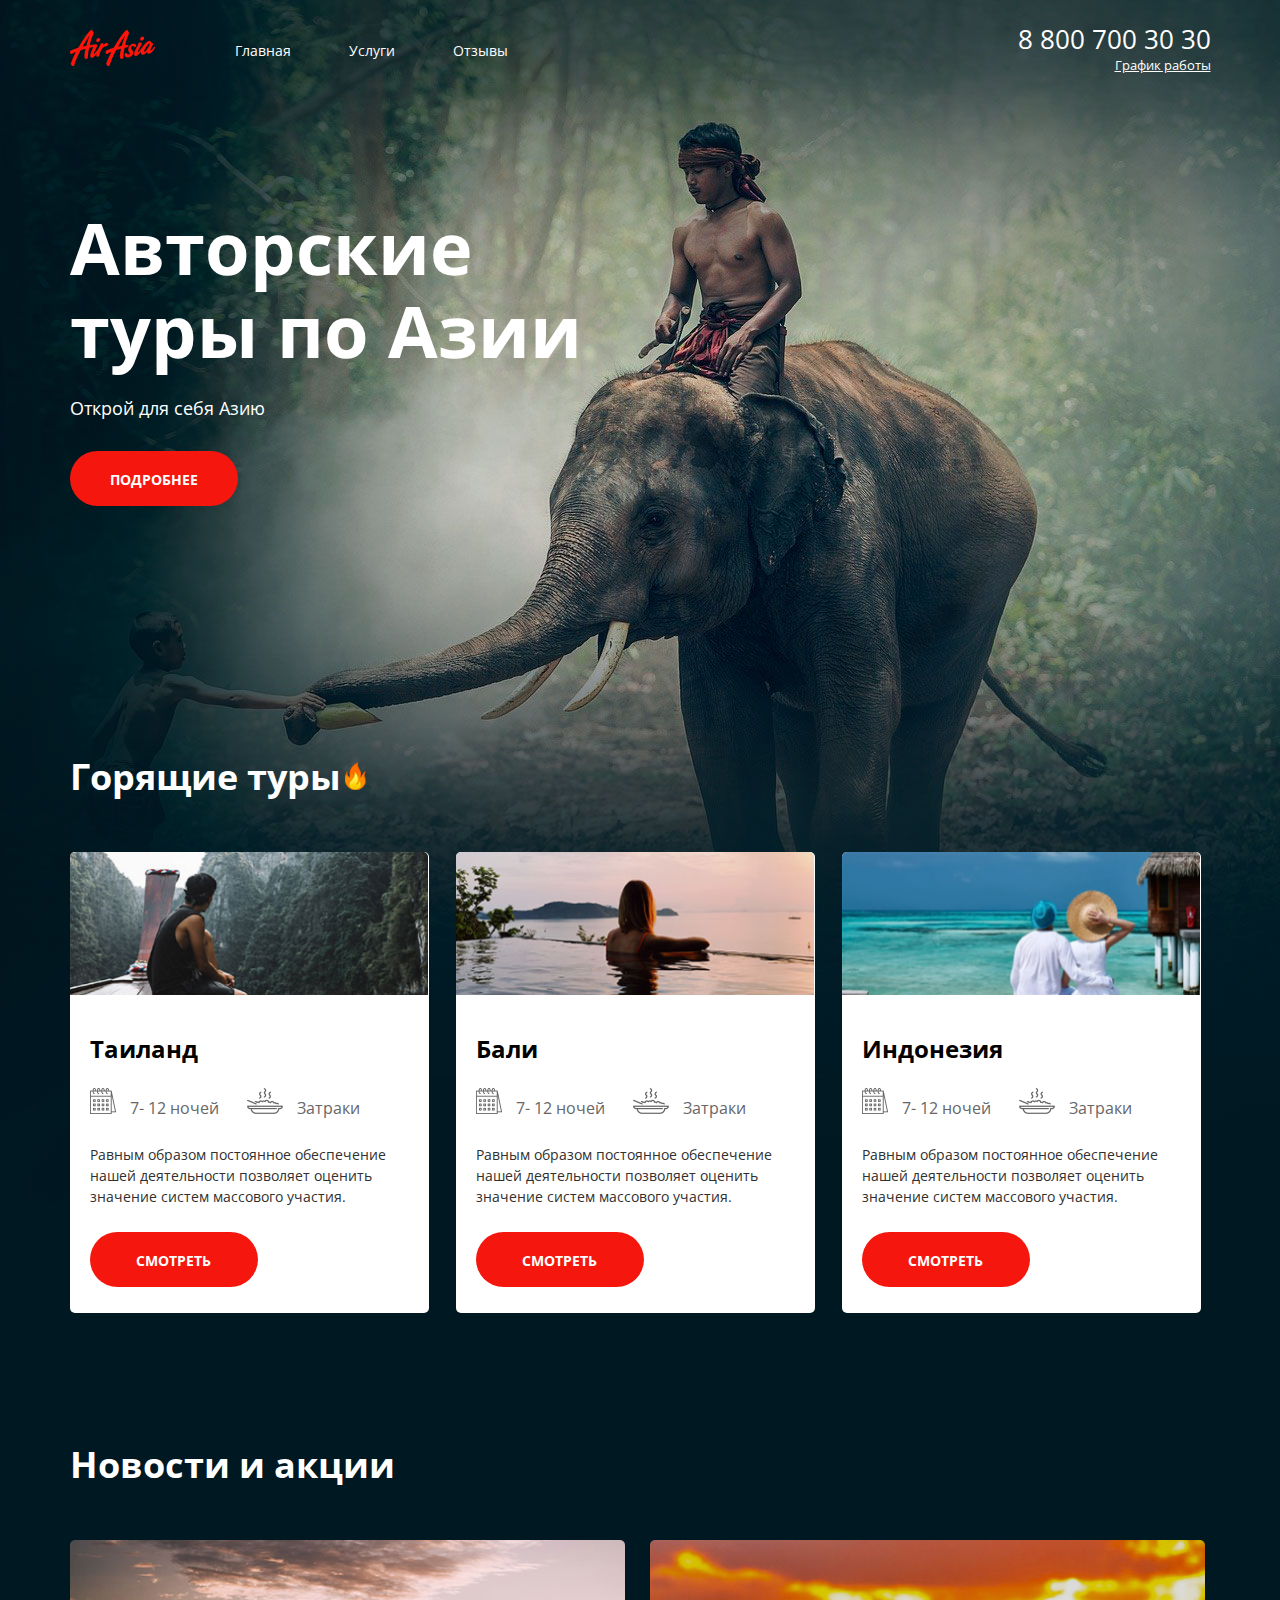
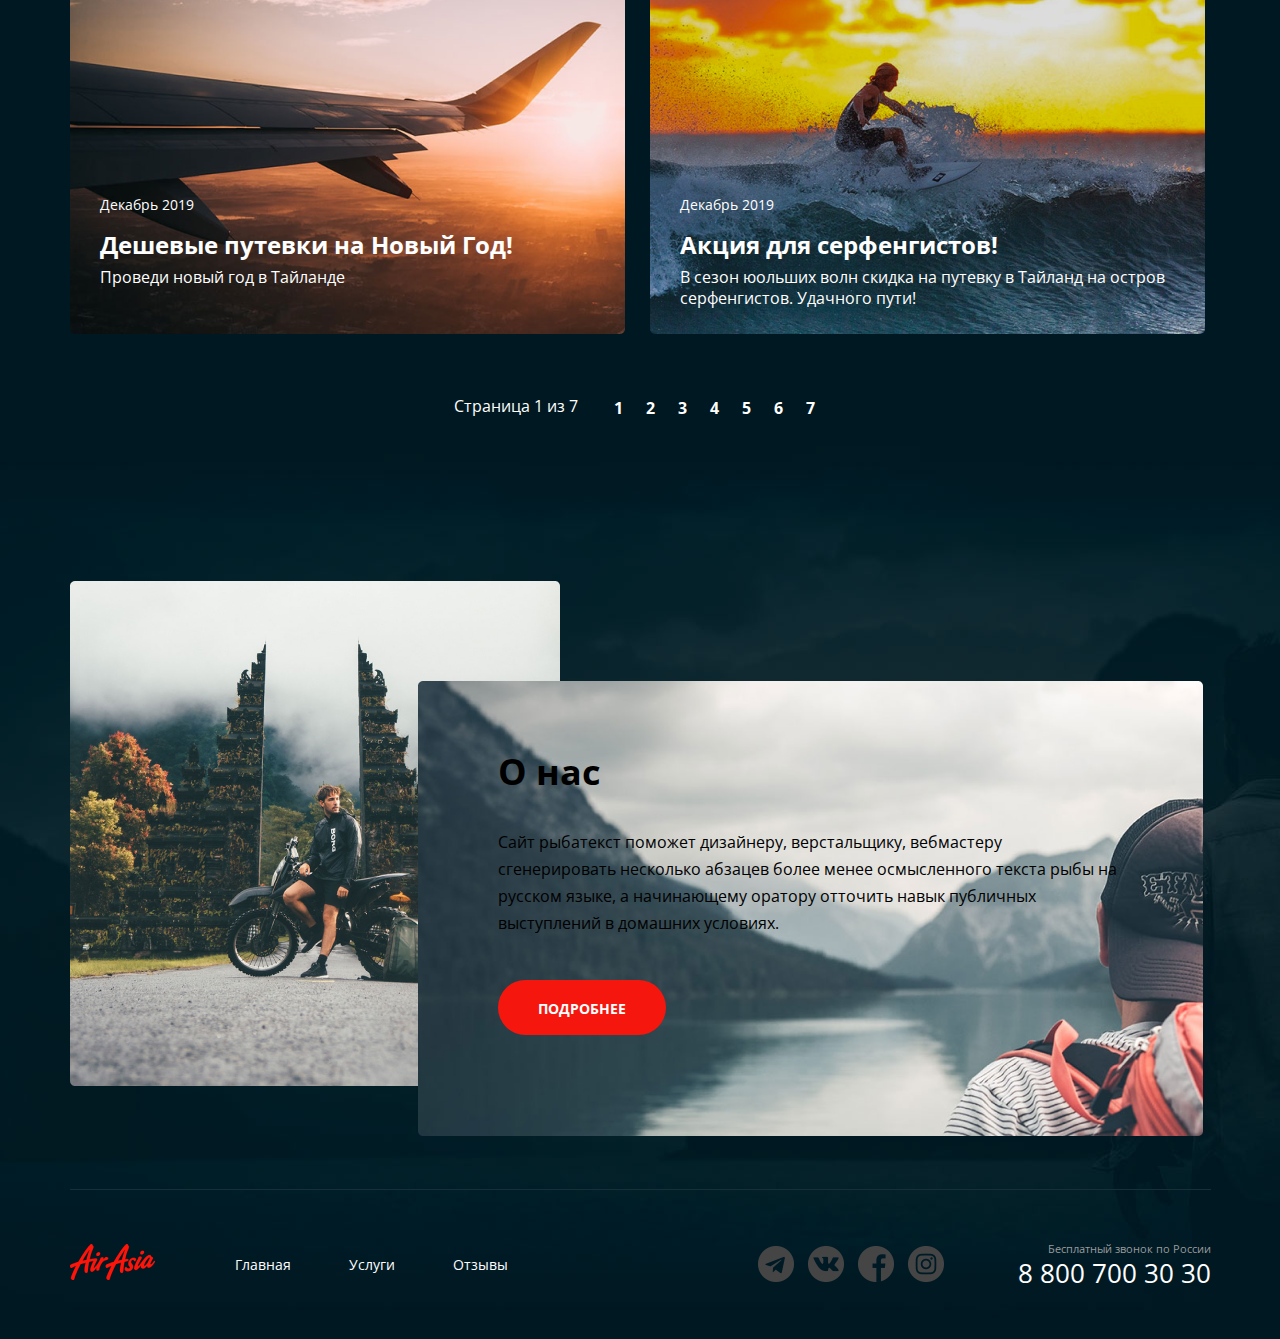
==== main-page.html @ 87aeb598 "Add files via upload" ====
<!DOCTYPE html>
<html lang="en">

<head>
  <meta charset="UTF-8">
  <meta name="viewport" content="width=device-width, initial-scale=1.0">
  <title>main</title>
  <link href="https://fonts.googleapis.com/css2?family=Open+Sans:wght@400;600;700&display=swap" rel="stylesheet">
  <link rel="stylesheet" href="main.css">
</head>

<body>
  <div class="wrapper main-page-wrapper">
    <div class="container">
      <header class="header">
        <div class="header__col">
          <div class="logo">
            <a href="#" class="logo__link">
              <img src="img/лого.png" alt="Картинка логотипа" class="logo__icon">
            </a>
          </div>
          <nav class="menu">
            <ul class="menu__list">
              <li class="menu__item">
                <a href="http://127.0.0.1:5500./index.html" class="menu__link">Главная</a>
              </li>
              <li class="menu__item">
                <a href="http://127.0.0.1:5500./services.html#" class="menu__link">Услуги</a>
              </li>
              <li class="menu__item">
                <a href="" class="menu__link">Отзывы</a>
              </li>
            </ul>
          </nav>
        </div>
        <div class="header__col header__col--align--right">
          <address class="contacts">
            <a href="tel:+88007003030" class="contacts__tel">8 800 700 30 30</a>
            <div class="schedule">
              <div class="schedule__text">График работы</div>
              <div class="schedule__info">
                <p>пн-вс: 09:00 - 20:00</p> 
                <p>Обед: 14:00-14:30</p> 
              </div>
            </div>
          </address>
        </div>
      </header>

      <main class="main">
        <div class="preview preview__container">
          <h1 class="preview__title">Авторские туры по Азии</h1>
          <div class="preview__text">
            <p>Открой для себя Азию</p>
          </div>
          <div class="preview__button">
            <button class="button button--border">Подробнее</button>
          </div>
        </div>

        <div class="hot-tours">
          <div class="hot-tours__title">
            <h2 class="hot-tours__title-text">Горящие туры</h2>
            <img src="img/flame.png" alt="Иконка огня" class="hot-tours__title-icon">
          </div>
          <ul class="hot-tours__list">
            <li class="hot-tours__item">
              <img src="img/river.png" alt="" class="hot-tours__image">
              <div class="hot-tours__content">
                <h3 class="hot-tours__subtitle">Таиланд</h3>
                <div class="hot-tours__options">
                  <div class="hot-tours__options-item">
                    <img src="img/calendar.png" alt="иконка календарь" class="hot-tours__options-icon">
                    <span class="hot-tours__options-text">7- 12 ночей</span>
                  </div>
                  <div class="hot-tours__options-item">
                    <img src="img/meal.png" alt="иконка завтрак" class="hot-tours__options-icon">
                    <span class="hot-tours__options-text">Затраки</span>
                  </div>
                </div>
                <div class="hot-tours__text">
                  <p>Равным образом постоянное обеспечение нашей деятельности позволяет оценить значение систем
                    массового участия.</p>
                </div>
                <div class="hot-tours__button">
                  <button class="button button--border">смотреть</button>
                </div>
              </div>
            </li>
            <li class="hot-tours__item">
              <img src="img/pool.png" alt="бассейн" class="hot-tours__image">
              <div class="hot-tours__content">
                <h3 class="hot-tours__subtitle">Бали</h3>
                <div class="hot-tours__options">
                  <div class="hot-tours__options-item">
                    <img src="img/calendar.png" alt="иконка календарь" class="hot-tours__options-icon">
                    <span class="hot-tours__options-text">7- 12 ночей</span>
                  </div>
                  <div class="hot-tours__options-item">
                    <img src="img/meal.png" alt="иконка завтрак" class="hot-tours__options-icon">
                    <span class="hot-tours__options-text">Затраки</span>
                  </div>
                </div>
                <div class="hot-tours__text">
                  <p>Равным образом постоянное обеспечение нашей деятельности позволяет оценить значение систем
                    массового участия.</p>
                </div>
                <div class="hot-tours__button">
                  <button class="button button--border">смотреть</button>
                </div>
              </div>
            </li>
            <li class="hot-tours__item">
              <img src="img/ocean.png" alt="океан" class="hot-tours__image">
              <div class="hot-tours__content">
                <h3 class="hot-tours__subtitle">Индонезия</h3>
                <div class="hot-tours__options">
                  <div class="hot-tours__options-item">
                    <img src="img/calendar.png" alt="иконка календарь" class="hot-tours__options-icon">
                    <span class="hot-tours__options-text">7- 12 ночей</span>
                  </div>
                  <div class="hot-tours__options-item">
                    <img src="img/meal.png" alt="иконка завтрак" class="hot-tours__options-icon">
                    <span class="hot-tours__options-text">Затраки</span>
                  </div>
                </div>
                <div class="hot-tours__text">
                  <p>Равным образом постоянное обеспечение нашей деятельности позволяет оценить значение систем
                    массового участия.</p>
                </div>
                <div class="hot-tours__button">
                  <button class="button button--border">смотреть</button>
                </div>
              </div>
            </li>
          </ul>
        </div>
        <div class="news">
          <h2 class="news__title">Новости и акции</h2>
          <ul class="news__list">
            <li class="news__item">
              <img src="img/plain.png" alt="самолет" class="news__image">
              <div class="news__content">
                <time class="news__date">Декабрь 2019</time>
                <h3 class="news__subtitle">Дешевые путевки на Новый Год!</h3>
                <div class="news__text">
                  <p>Проведи новый год в Тайланде</p>
                </div>
              </div>
            </li>
            <li class="news__item">
              <img src="img/Surfer.png" alt="серфер" class="news__image">
              <div class="news__content">
                <time class="news__date">Декабрь 2019</time>
                <h3 class="news__subtitle">Акция для серфенгистов!</h3>
                <div class="news__text">
                  <p>В сезон юольших волн скидка на путевку в Тайланд на остров серфенгистов. Удачного пути!</p>
                </div>
              </div>
            </li>
          </ul>
          <div class="paginator">
            <div class="paginator__display">
              Страница <span>1</span> из <span>7</span>
            </div>
            <ul class="paginator__list">
              <li class="paginator__item">
                <a href="" class="paginator__link">1</a>
              </li>
              <li class="paginator__item">
                <a href="" class="paginator__link">2</a>
              </li>
              <li class="paginator__item">
                <a href="" class="paginator__link">3</a>
              </li>
              <li class="paginator__item">
                <a href="" class="paginator__link">4</a>
              </li>
              <li class="paginator__item">
                <a href="" class="paginator__link">5</a>
              </li>
              <li class="paginator__item">
                <a href="" class="paginator__link">6</a>
              </li>
              <li class="paginator__item">
                <a href="" class="paginator__link">7</a>
              </li>
            </ul>
          </div>
        </div>
        <div class="about">
          <div class="about__content">
            <h2 class="about__title">О нас</h2>
            <div class="about__text">
              <p>Сайт рыбатекст поможет дизайнеру, верстальщику, вебмастеру сгенерировать несколько абзацев более менее
                осмысленного текста рыбы на русском языке, а начинающему оратору отточить навык публичных выступлений в
                домашних условиях. </p>
            </div>
            <div class="about__button">
              <button class="button button--border">Подробнее</button>
            </div>
          </div>
        </div>
      </main>

      <footer class="footer footer__section">
        <div class="footer__col">
        <div class="logo">
          <a href="#" class="logo__link">
            <img src="img/лого.png" alt="Картинка логотипа" class="logo__icon">
          </a>
        </div>
        <nav class="menu">
          <ul class="menu__list">
            <li class="menu__item">
              <a href="http://127.0.0.1:5500./index.html" class="menu__link">Главная</a>
            </li>
            <li class="menu__item">
              <a href="http://127.0.0.1:5500./services.html#" class="menu__link">Услуги</a>
            </li>
            <li class="menu__item">
              <a href="" class="menu__link">Отзывы</a>
            </li>
          </ul>
        </nav>
        </div>
        <div class="footer__col footer__col--align--right">
        <div class="socials">
          <ul class="socials__list">
            <li class="socials__item">
              <a href="" class="socials__link socials__link--tg"></a>
            </li>
            <li class="socials__item">
              <a href="" class="socials__link socials__link--vk"></a>
            </li>
            <li class="socials__item">
              <a href="" class="socials__link socials__link--fb"></a>
            </li>
            <li class="socials__item">
              <a href="" class="socials__link socials__link--incst"></a>
            </li>
          </ul>
        </div>
        <address class="contacts">
          <div class="contacts__desc">
            Бесплатный звонок по России
          </div>
          <a href="tel:+88007003030" class="contacts__tel">8 800 700 30 30</a>
        </address>
      </div>
      </footer>
    </div>
  </div>
</body>

</html>
---- main.css ----
@import url(./css/layout/normalize.css);
@import url(./css/layout/base.css);

@import url(./css/blocks/wrapper.css);
@import url(./css/blocks/header.css);
@import url(./css/blocks/logo.css);
@import url(./css/blocks/menu.css);
@import url(./css/blocks/contacts.css);
@import url(./css/blocks/main-page.css);
@import url(./css/blocks/preview.css);
@import url(./css/blocks/hot-tours.css);
@import url(./css/blocks/news.css);
@import url(./css/blocks/paginator.css);
@import url(./css/blocks/about.css);
@import url(./css/blocks/footer.css);
@import url(./css/blocks/socials.css);
@import url(./css/blocks/button.css);

@import url(./css/blocks/services.css);
@import url(./css/blocks/page.css);
@import url(./css/blocks/top-line.css);
@import url(./css/blocks/breadcrumbs.css);
@import url(./css/blocks/inner-section.css);
@import url(./css/blocks/partners.css);
@import url(./css/blocks/inner-footer.css);

@import url(./css/blocks/welcome.css);

@import url(./css/blocks/reviews.css);
@import url(./css/blocks/separator.css);
@import url(./css/blocks/form.css);
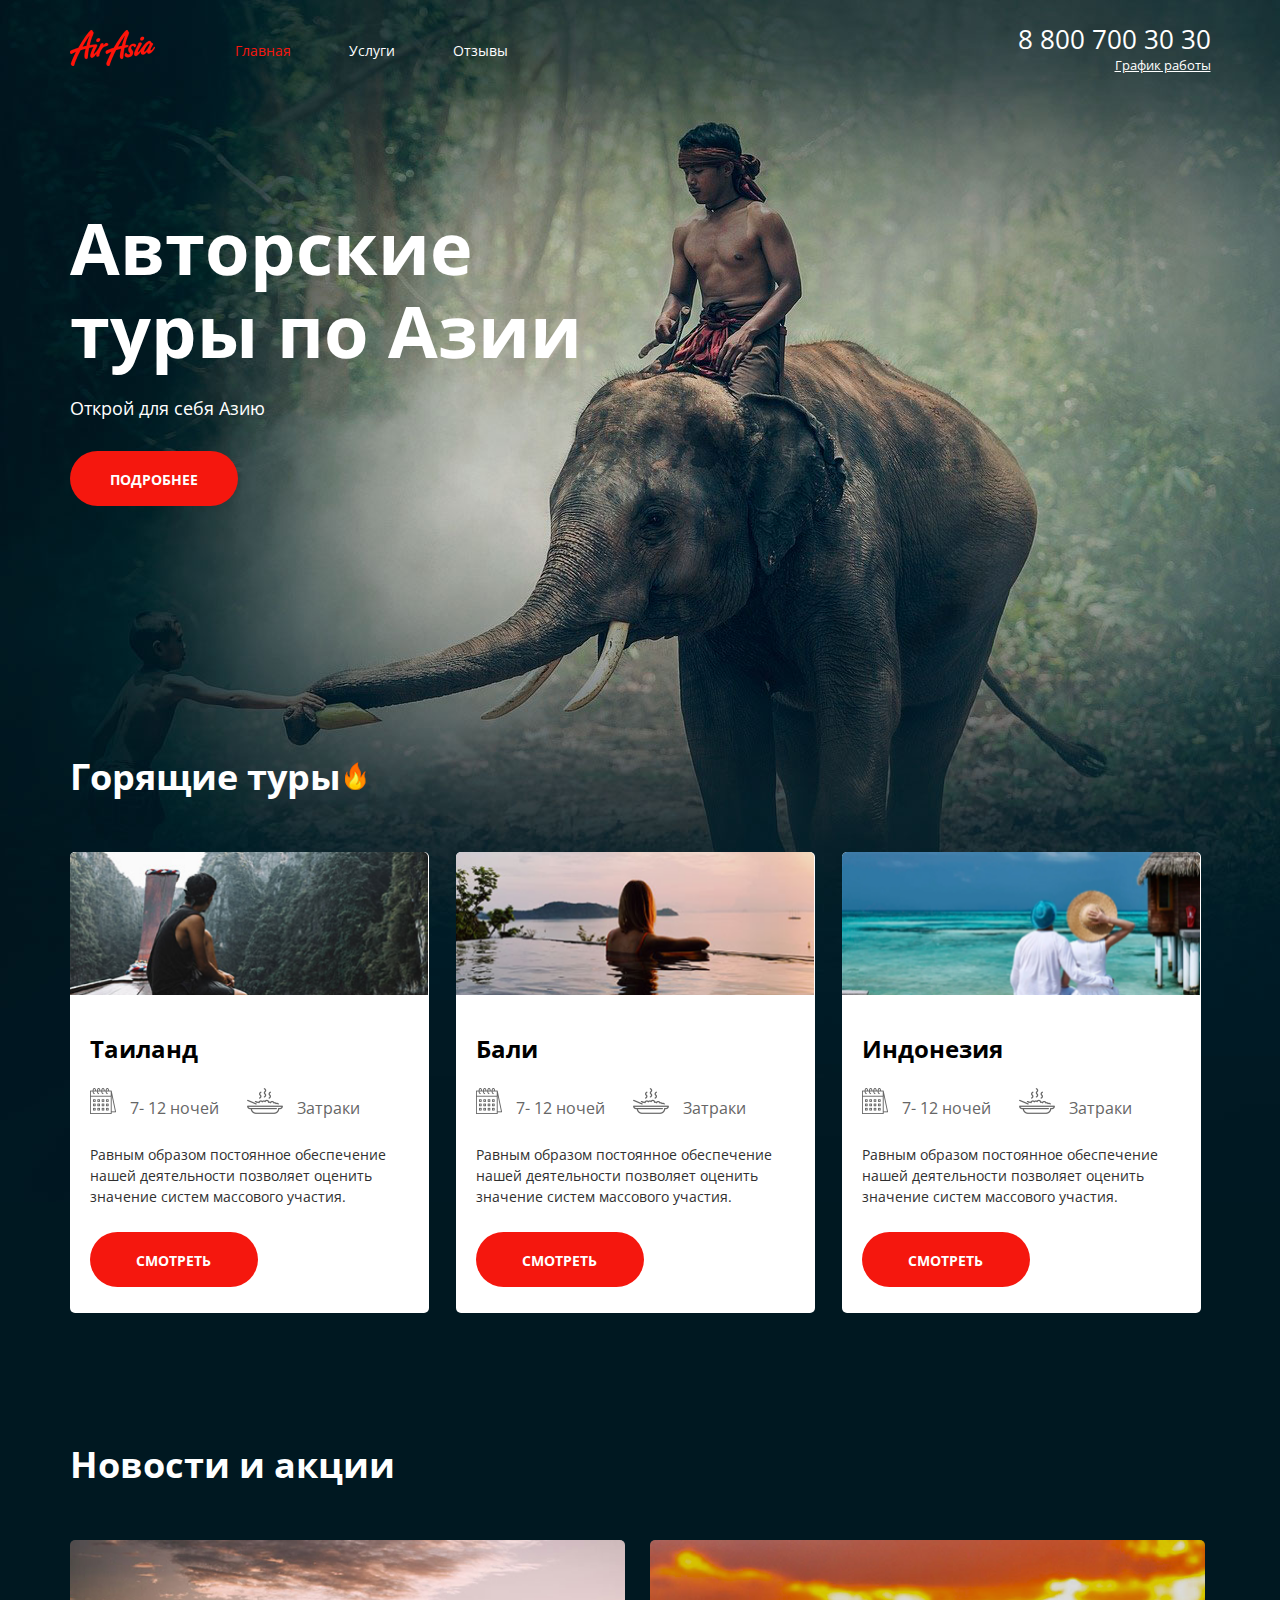
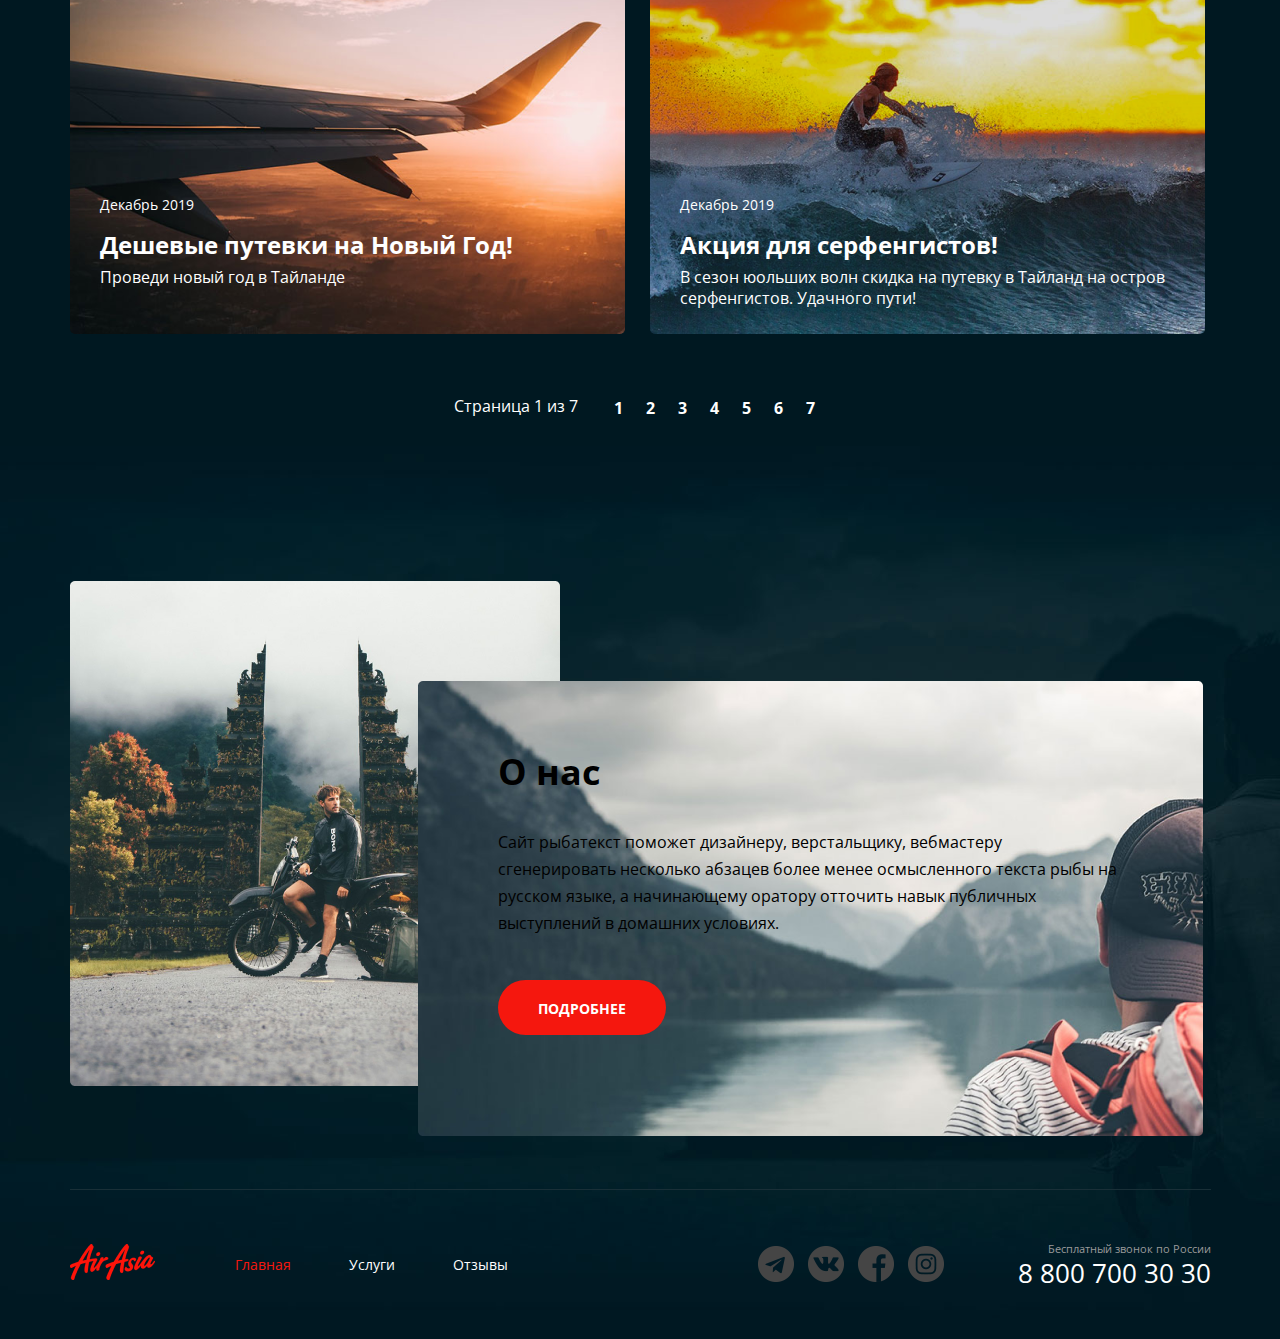
==== commit 75d0ad99: "Add files via upload" ====
--- a/main-page.html
+++ b/main-page.html
@@ -22,13 +22,13 @@
           <nav class="menu">
             <ul class="menu__list">
               <li class="menu__item">
-                <a href="http://127.0.0.1:5500./index.html" class="menu__link">Главная</a>
+                <a href="./main-page.html" class="menu__link menu__link--active">Главная</a>
               </li>
               <li class="menu__item">
-                <a href="http://127.0.0.1:5500./services.html#" class="menu__link">Услуги</a>
+                <a href="./services.html#" class="menu__link">Услуги</a>
               </li>
               <li class="menu__item">
-                <a href="" class="menu__link">Отзывы</a>
+                <a href="./rewiews.html" class="menu__link">Отзывы</a>
               </li>
             </ul>
           </nav>
@@ -213,13 +213,13 @@
         <nav class="menu">
           <ul class="menu__list">
             <li class="menu__item">
-              <a href="http://127.0.0.1:5500./index.html" class="menu__link">Главная</a>
+              <a href="./main-page.html" class="menu__link menu__link--active">Главная</a>
             </li>
             <li class="menu__item">
-              <a href="http://127.0.0.1:5500./services.html#" class="menu__link">Услуги</a>
+              <a href="./services.html" class="menu__link">Услуги</a>
             </li>
             <li class="menu__item">
-              <a href="" class="menu__link">Отзывы</a>
+              <a href="./rewiews.html" class="menu__link">Отзывы</a>
             </li>
           </ul>
         </nav>
